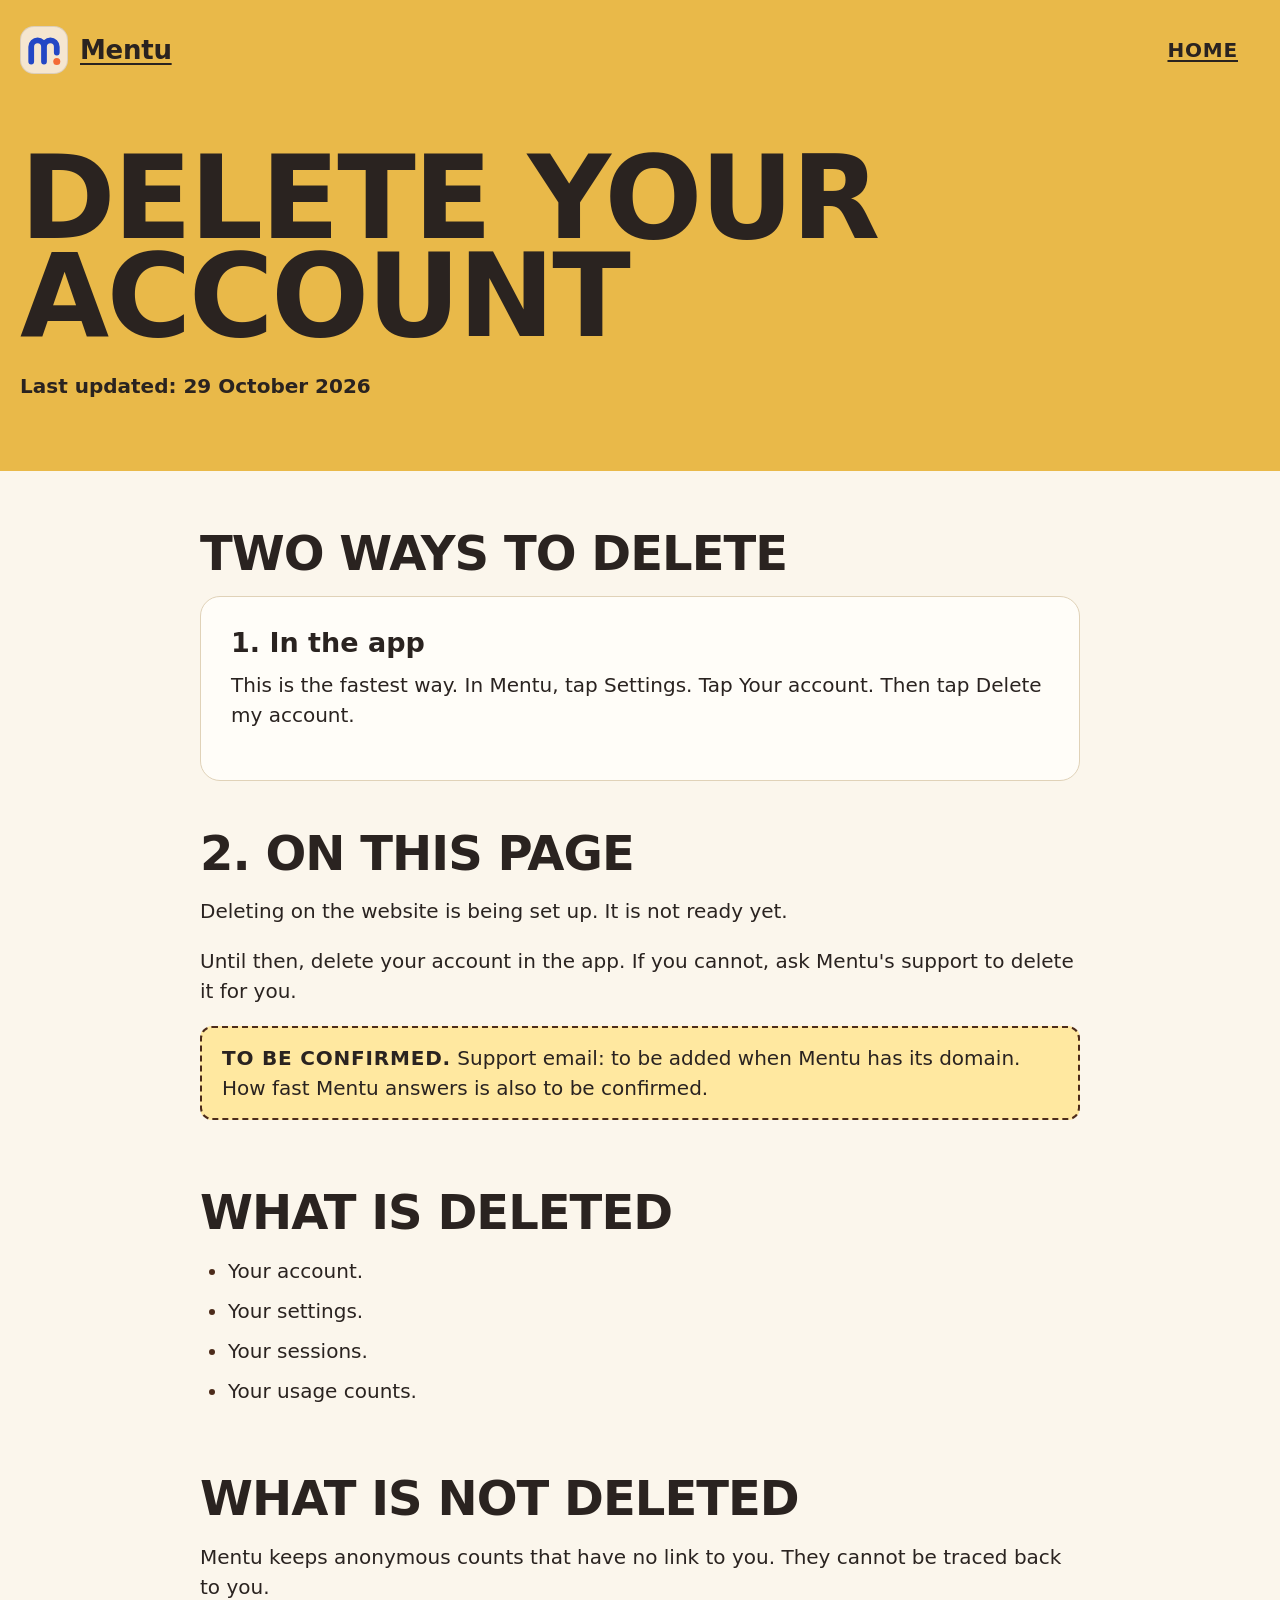
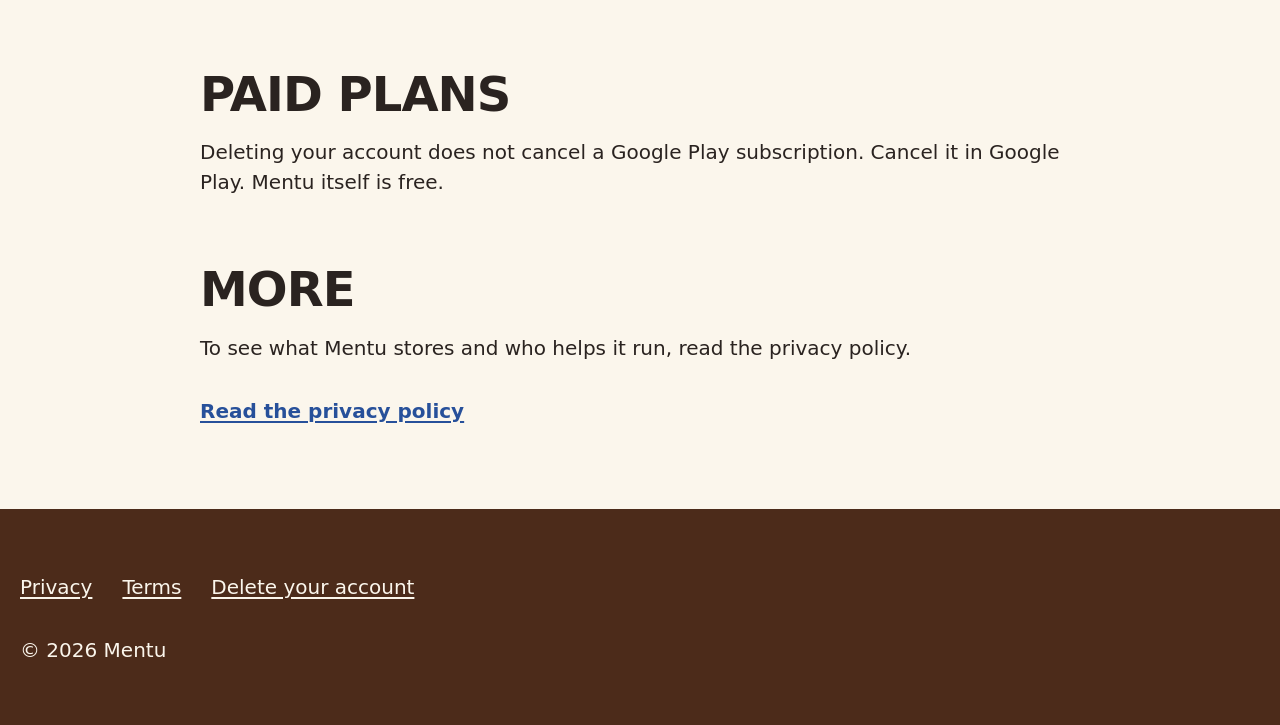
==== delete-account.html @ 24e755c7 "feat(delete-account): add the account deletion page Co-Authored-By: Claude Sonnet 5.5 <noreply@anthr" ====
<!doctype html>
<html lang="en">
<head>
  <meta charset="utf-8">
  <meta name="viewport" content="width=device-width, initial-scale=1">
  <title>Delete your account, Mentu</title>
  <meta name="description" content="How to delete your Mentu account, what is deleted, and what is not.">
  <meta name="theme-color" content="#E9B949">
  <link rel="icon" href="favicon.svg" type="image/svg+xml">
  <link rel="stylesheet" href="styles.css">
</head>
<body>
  <header class="top">
    <div class="wrap">
      <a class="brand" href="/"><svg class="mark" viewBox="18 18 72 72" aria-hidden="true"><path d="M34 72 V49 A10 10 0 0 1 54 49 V72 M54 49 A10 10 0 0 1 74 49 V58"/><circle cx="74" cy="72" r="5.5"/></svg>Mentu</a>
      <nav class="nav show" aria-label="Site">
        <ul>
          <li><a href="/">Home</a></li>
        </ul>
      </nav>
    </div>
  </header>

  <main>
    <div class="page-head">
      <div class="wrap">
        <h1>Delete your account</h1>
        <p class="updated">Last updated: 29 October 2026</p>
      </div>
    </div>
    <div class="wrap prose">
      <section aria-labelledby="ways">
        <h2 id="ways">Two ways to delete</h2>
        <div class="card">
          <h3>1. In the app</h3>
          <p>This is the fastest way. In Mentu, tap Settings. Tap Your account. Then tap Delete my account.</p>
        </div>
      </section>

      <section aria-labelledby="web">
        <h2 id="web">2. On this page</h2>
        <p>Deleting on the website is being set up. It is not ready yet.</p>
        <p>Until then, delete your account in the app. If you cannot, ask Mentu's support to delete it for you.</p>
        <p class="tbc"><strong>To be confirmed.</strong> Support email: to be added when Mentu has its domain. How fast Mentu answers is also to be confirmed.</p>
      </section>

      <section aria-labelledby="deleted">
        <h2 id="deleted">What is deleted</h2>
        <ul>
          <li>Your account.</li>
          <li>Your settings.</li>
          <li>Your sessions.</li>
          <li>Your usage counts.</li>
        </ul>
      </section>

      <section aria-labelledby="kept">
        <h2 id="kept">What is not deleted</h2>
        <p>Mentu keeps anonymous counts that have no link to you. They cannot be traced back to you.</p>
      </section>

      <section aria-labelledby="plans">
        <h2 id="plans">Paid plans</h2>
        <p>Deleting your account does not cancel a Google Play subscription. Cancel it in Google Play. Mentu itself is free.</p>
      </section>

      <section aria-labelledby="more">
        <h2 id="more">More</h2>
        <p>To see what Mentu stores and who helps it run, read the privacy policy.</p>
        <p><a class="link" href="/privacy">Read the privacy policy</a></p>
      </section>
    </div>
  </main>

  <footer>
    <div class="wrap">
      <ul class="footer-links">
        <li><a href="/privacy">Privacy</a></li>
        <li><a href="/terms">Terms</a></li>
        <li><a href="/delete-account">Delete your account</a></li>
      </ul>
      <p>© 2026 Mentu</p>
    </div>
  </footer>
</body>
</html>
---- styles.css ----
:root {
  --cream: #FBF6EC;
  --paper: #FFFDF8;
  --sand: #F2E8D5;
  --line: #E0D2B8;
  --ink: #2A2320;
  --ink-muted: #5A4E44;
  --brown: #4C2B1A;
  --gold: #E9B949;
  --gold-light: #FFE8A0;
  --orange: #EE934A;
  --blue: #27509A;
  /* Logo colours, from the "Guided m" mark */
  --logo-sand: #F5E6D0;
  --logo-blue: #2347C5;
  --logo-orange: #F46A35;
}
*, *::before, *::after { box-sizing: border-box; }
html { font-size: 125%; } /* 20px body that still follows the browser's text size */
body {
  margin: 0;
  background: var(--cream);
  color: var(--ink);
  font-family: system-ui, -apple-system, "Segoe UI", Roboto, sans-serif;
  font-size: 1rem;
  line-height: 1.5;
  overflow-wrap: break-word;
}
a { color: var(--blue); text-decoration: underline; text-underline-offset: 0.15em; }
a:focus-visible { outline: 3px solid var(--blue); outline-offset: 3px; }
p { margin: 0 0 1rem; }
.wrap { max-width: 72rem; margin: 0 auto; padding: 0 1rem; }
section { padding: 3.5rem 0; }

.top { background: var(--gold); }
.top .wrap { display: flex; flex-wrap: wrap; align-items: center; justify-content: space-between; gap: 0.5rem 1rem; padding-top: 1rem; padding-bottom: 1rem; }
.brand { display: flex; align-items: center; gap: 0.6rem; font-weight: 800; font-size: 1.3rem; letter-spacing: -0.01em; }
.mark {
  display: block; width: 2.4rem; height: 2.4rem; border-radius: 0.7rem;
  background: var(--logo-sand); border: 1px solid rgba(42, 35, 32, 0.12);
}
.mark path { fill: none; stroke: var(--logo-blue); stroke-width: 9; stroke-linecap: round; stroke-linejoin: round; }
.mark circle { fill: var(--logo-orange); }

.nav { display: none; }
@media (min-width: 46rem) { .nav { display: block; } }
.nav ul { display: flex; list-style: none; margin: 0; padding: 0; }
.nav li + li { border-left: 1px solid var(--brown); }
.nav a {
  display: flex; align-items: center; min-height: 3rem; padding: 0 1.1rem;
  color: var(--ink); font-size: 1rem; font-weight: 600;
  text-transform: uppercase; letter-spacing: 0.04em;
}

h1 {
  margin: 0 0 1.75rem;
  font-size: clamp(3rem, 9vw, 8rem);
  font-weight: 800; line-height: 0.85; letter-spacing: -0.02em;
  text-transform: uppercase;
}
h2 {
  margin: 0 0 1.5rem;
  font-size: clamp(2.2rem, 5vw, 3.6rem);
  font-weight: 800; line-height: 0.95; letter-spacing: -0.02em;
  text-transform: uppercase;
}
h3 { margin: 0 0 0.5rem; font-size: 1.35rem; font-weight: 800; line-height: 1.2; }

.button {
  display: inline-flex; align-items: center; justify-content: center;
  min-height: 3.6rem; padding: 1rem 2rem; border-radius: 0.6rem;
  background: var(--blue); color: var(--paper);
  font-size: 1.15rem; font-weight: 700; letter-spacing: 0.04em;
  text-transform: uppercase;
}

.card {
  background: var(--paper); border: 1px solid var(--line); border-radius: 1rem; padding: 1.5rem;
}

footer { background: var(--brown); color: var(--cream); padding: 2.5rem 0 3rem; }
footer a { color: var(--cream); display: inline-block; padding: 0.4rem 0; }
footer p { margin: 0; }
.footer-links { list-style: none; margin: 0 0 1rem; padding: 0; display: flex; flex-wrap: wrap; gap: 0 1.5rem; }
.footer-links a { display: inline-flex; align-items: center; min-height: 2.8rem; padding: 0; }

/* Header: the brand is a link on pages other than the home page. */
a.brand { color: var(--ink); min-height: 2.8rem; }
.prose .link { display: inline-flex; align-items: center; min-height: 2.8rem; font-weight: 600; }
.nav.show { display: block; }

/* Legal and help pages: a gold band with the title, then a readable column on cream. */
.page-head { background: var(--gold); padding: 2.5rem 0 3.5rem; }
.page-head h1 { margin-bottom: 1.25rem; }
.updated { margin: 0; font-weight: 600; }
.prose { max-width: 46rem; padding-top: 3rem; }
.prose section { padding: 0 0 2.5rem; }
.prose h2 { font-size: clamp(1.7rem, 4.5vw, 2.4rem); margin-bottom: 1rem; }
.prose ul { margin: 0 0 1rem; padding-left: 1.4rem; }
.prose li { margin-bottom: 0.5rem; }
.prose li::marker { color: var(--brown); }

/* A gap that is not known yet. It is marked, never filled in with a guess. */
.tbc {
  margin: 0 0 1rem; padding: 0.75rem 1rem; border-radius: 0.6rem;
  background: var(--gold-light); border: 2px dashed var(--brown);
}
.tbc strong { text-transform: uppercase; letter-spacing: 0.04em; }
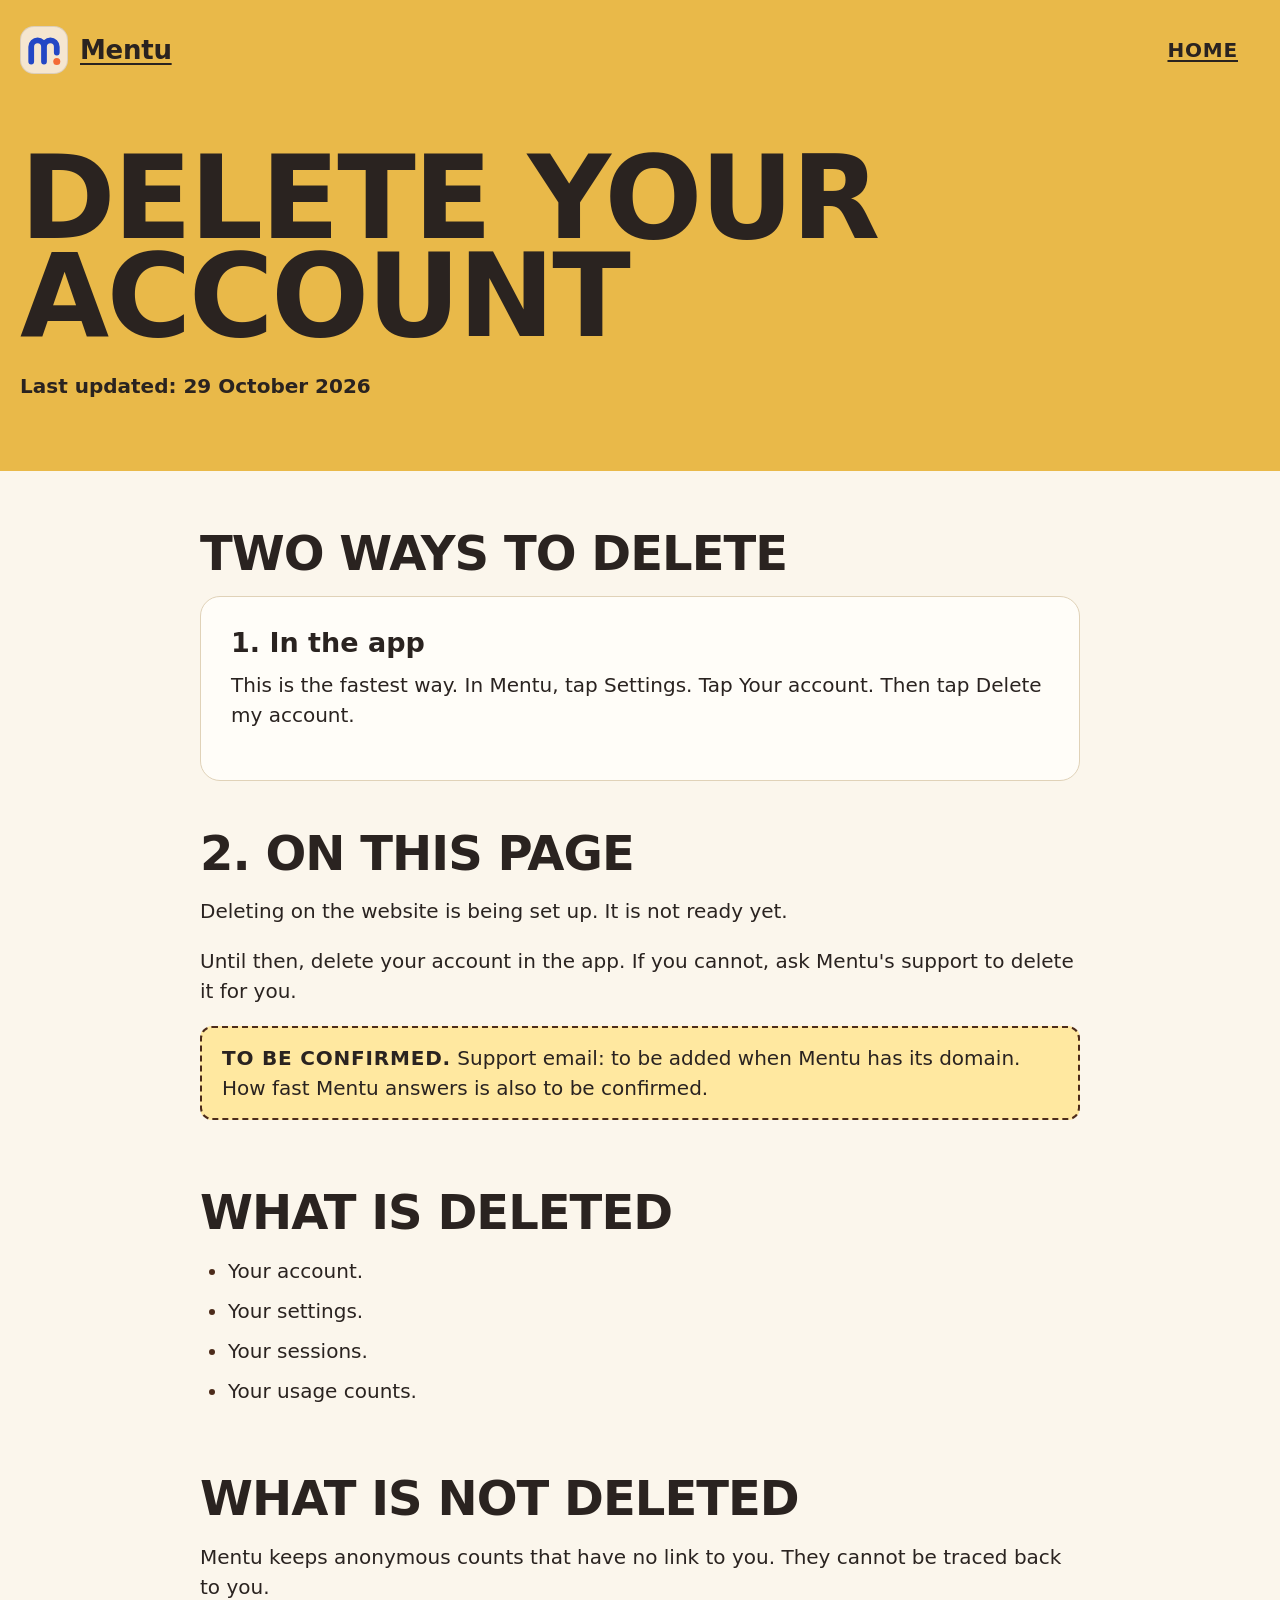
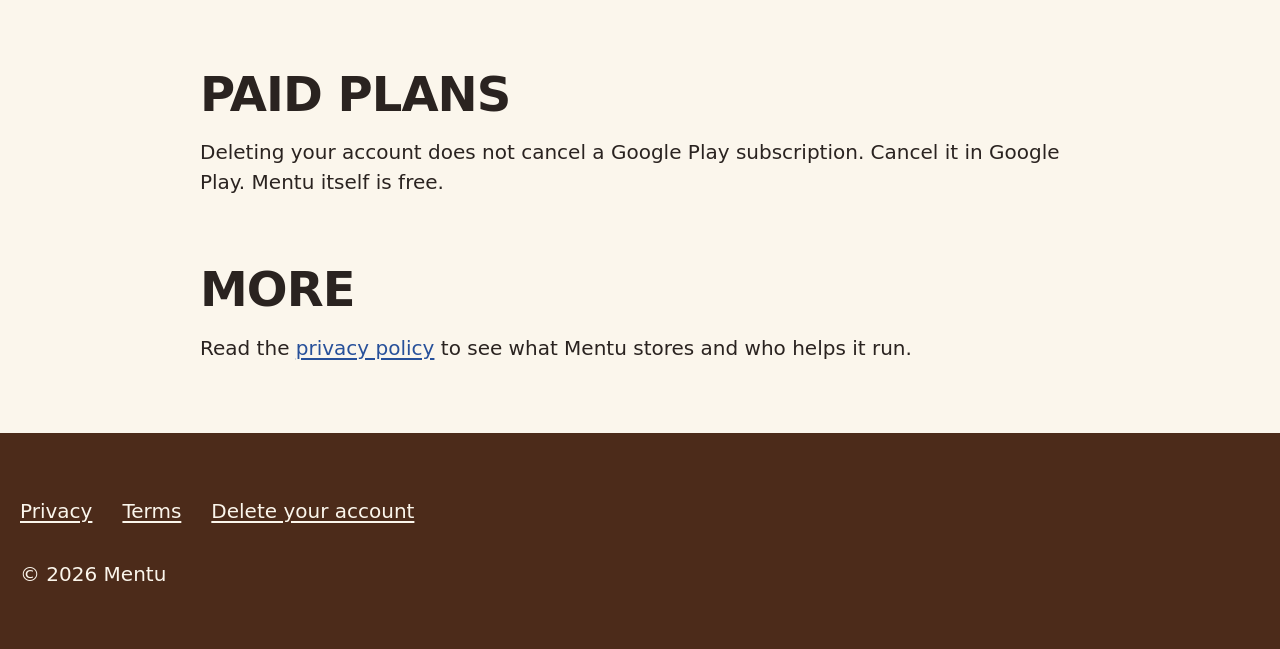
==== commit e359bc11: "feat(privacy): add the privacy policy page Marks the TypeSafe terms, launch countries, support email" ====
--- a/delete-account.html
+++ b/delete-account.html
@@ -66,8 +66,7 @@
 
       <section aria-labelledby="more">
         <h2 id="more">More</h2>
-        <p>To see what Mentu stores and who helps it run, read the privacy policy.</p>
-        <p><a class="link" href="/privacy">Read the privacy policy</a></p>
+        <p>Read the <a href="/privacy">privacy policy</a> to see what Mentu stores and who helps it run.</p>
       </section>
     </div>
   </main>
--- a/styles.css
+++ b/styles.css
@@ -85,8 +85,7 @@
 .footer-links a { display: inline-flex; align-items: center; min-height: 2.8rem; padding: 0; }
 
 /* Header: the brand is a link on pages other than the home page. */
-a.brand { color: var(--ink); min-height: 2.8rem; }
-.prose .link { display: inline-flex; align-items: center; min-height: 2.8rem; font-weight: 600; }
+a.brand { color: var(--ink); }
 .nav.show { display: block; }
 
 /* Legal and help pages: a gold band with the title, then a readable column on cream. */
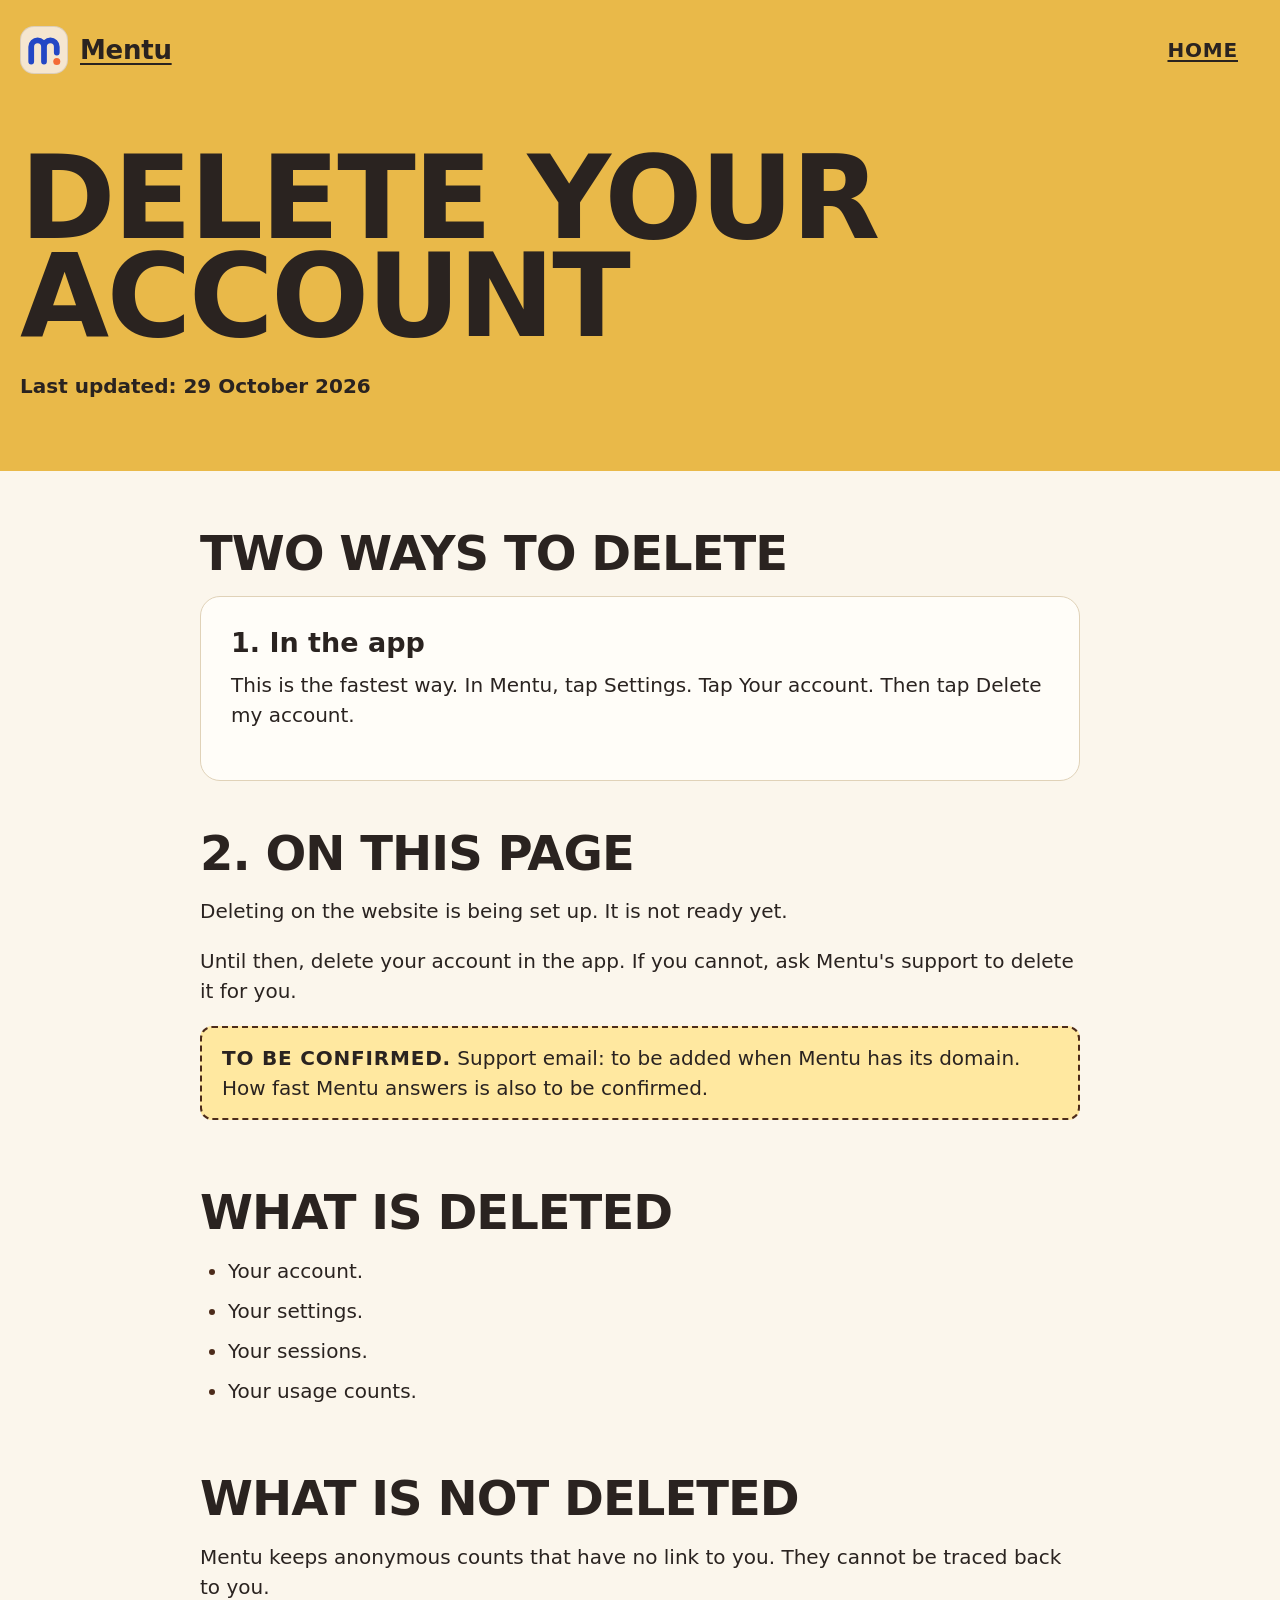
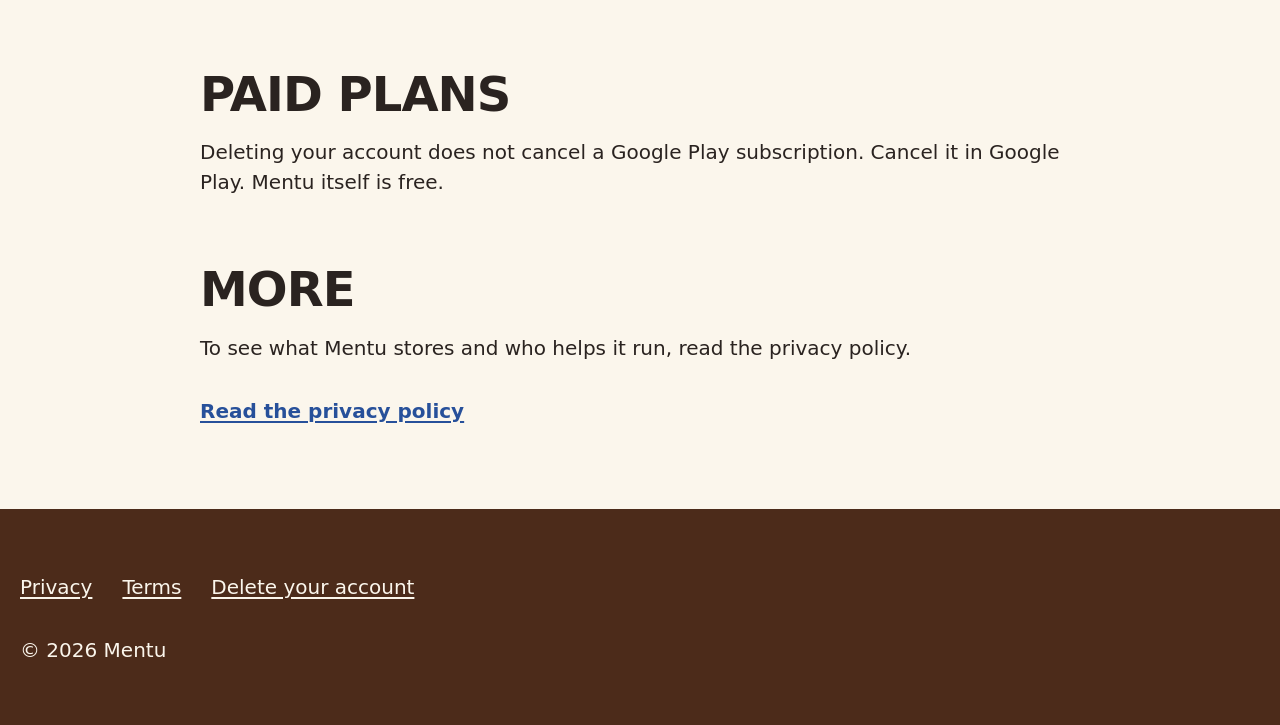
==== commit 125112f6: "Merge pull request #14 from aryamantepal/legal-pages feat: add privacy, terms and account deletion p" ====
--- a/delete-account.html
+++ b/delete-account.html
@@ -66,7 +66,8 @@
 
       <section aria-labelledby="more">
         <h2 id="more">More</h2>
-        <p>Read the <a href="/privacy">privacy policy</a> to see what Mentu stores and who helps it run.</p>
+        <p>To see what Mentu stores and who helps it run, read the privacy policy.</p>
+        <p><a class="link" href="/privacy">Read the privacy policy</a></p>
       </section>
     </div>
   </main>
--- a/styles.css
+++ b/styles.css
@@ -85,7 +85,8 @@
 .footer-links a { display: inline-flex; align-items: center; min-height: 2.8rem; padding: 0; }
 
 /* Header: the brand is a link on pages other than the home page. */
-a.brand { color: var(--ink); }
+a.brand { color: var(--ink); min-height: 2.8rem; }
+.prose .link { display: inline-flex; align-items: center; min-height: 2.8rem; font-weight: 600; }
 .nav.show { display: block; }
 
 /* Legal and help pages: a gold band with the title, then a readable column on cream. */
